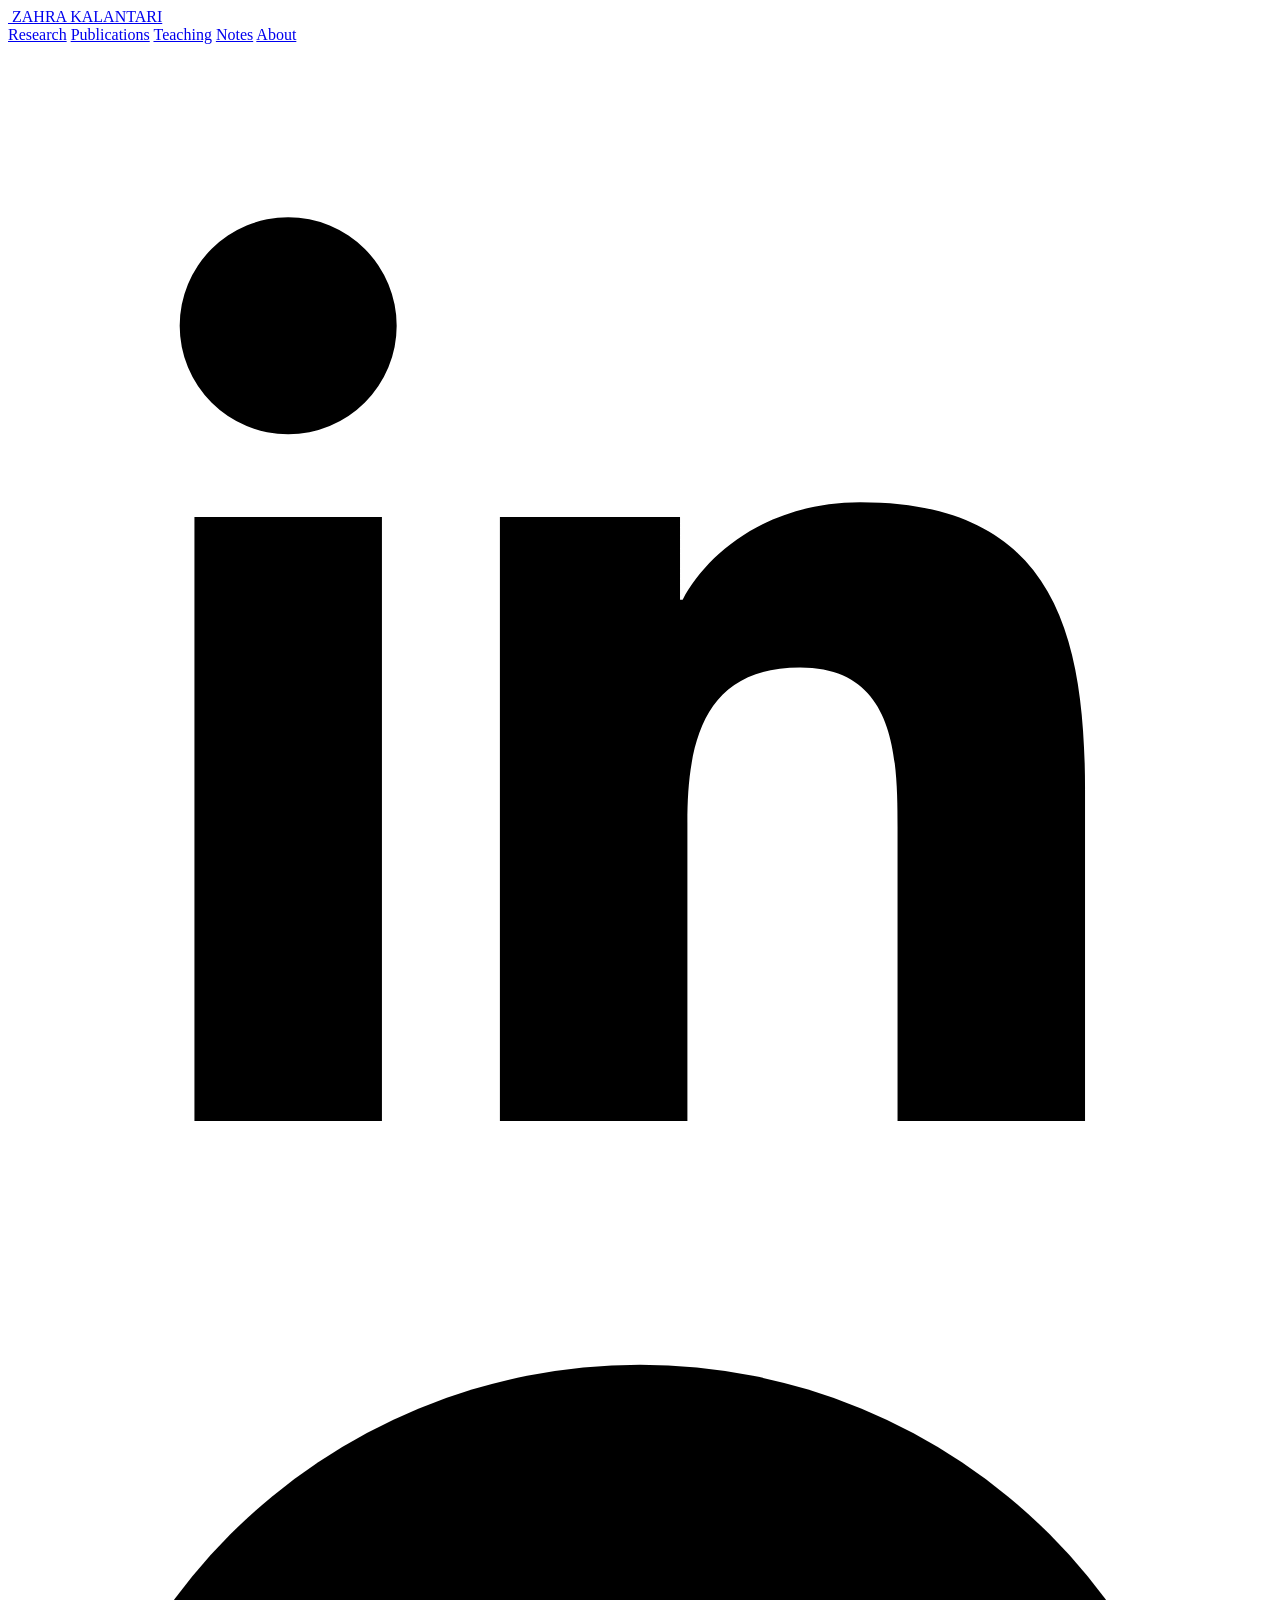
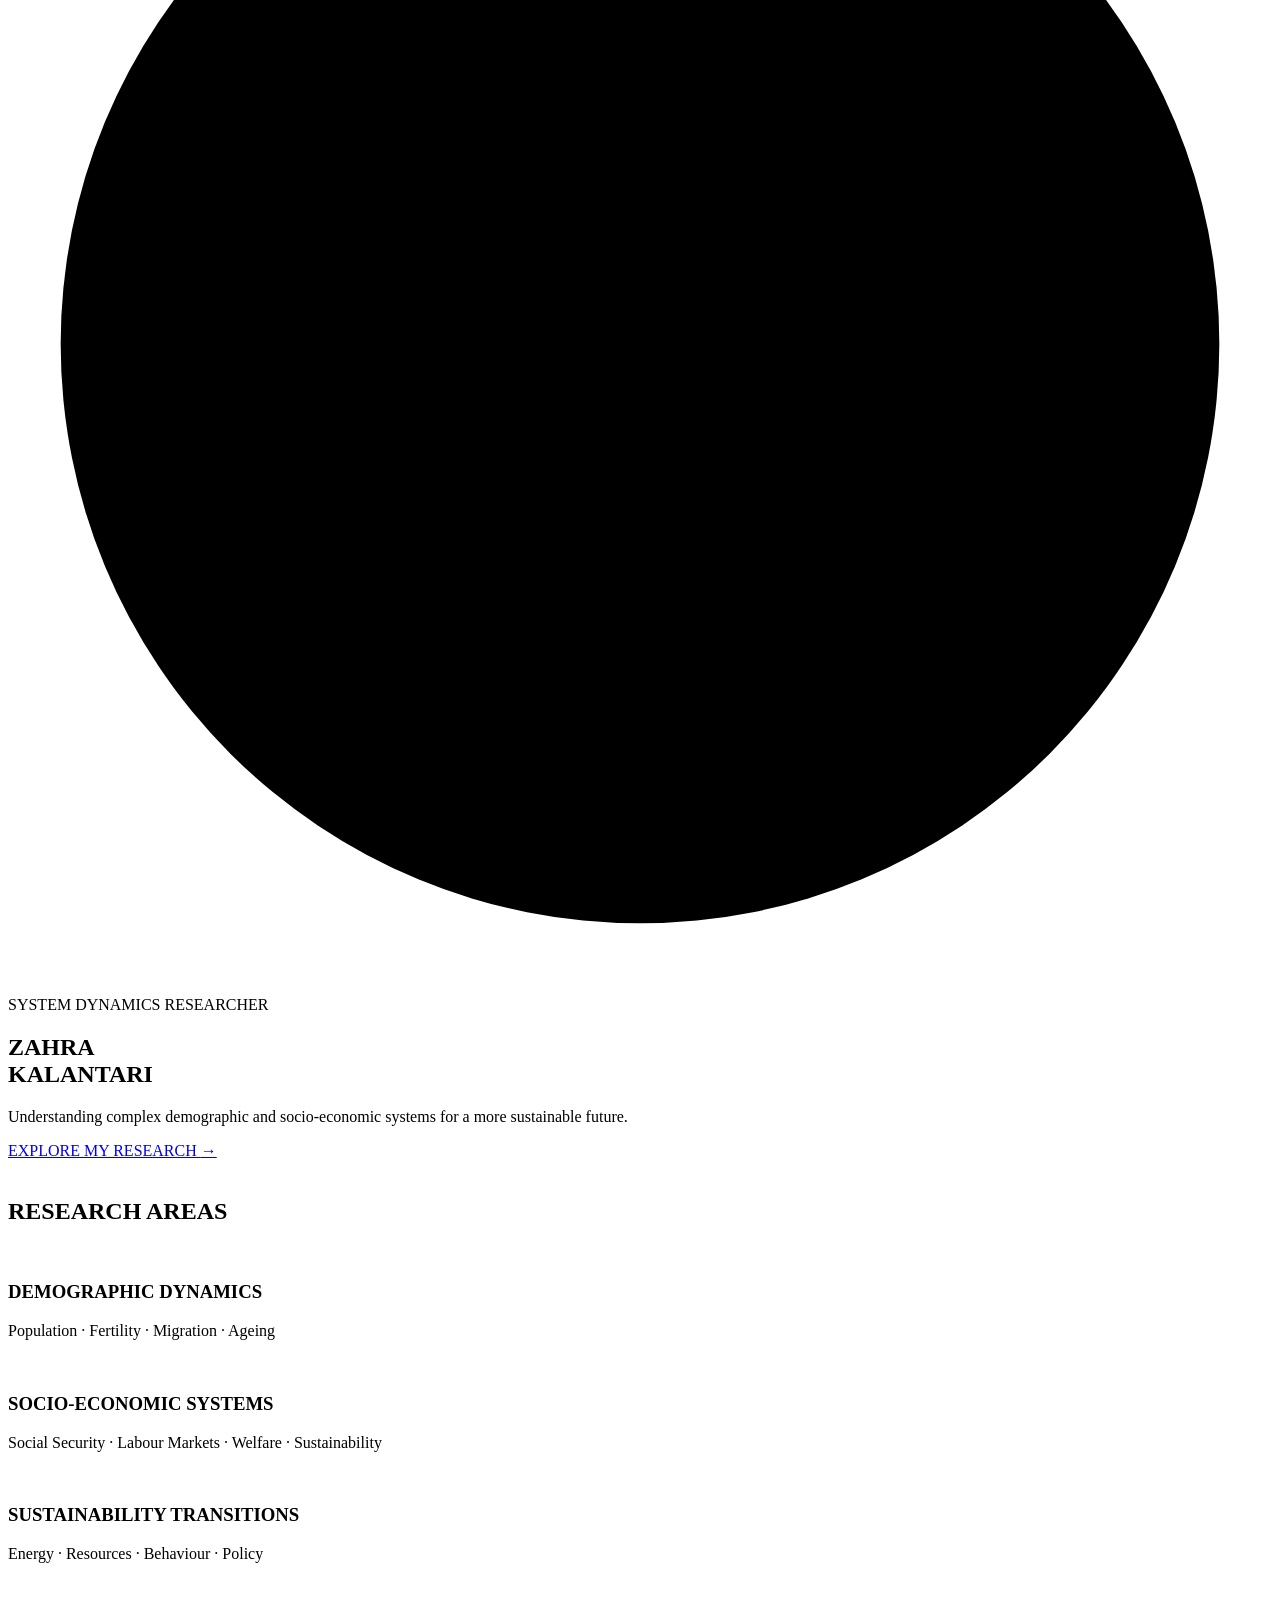
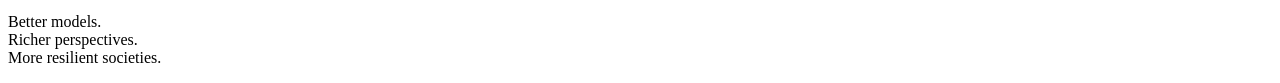
==== index.html @ 7f67fc4d "Update index.html" ====
<!DOCTYPE html>
<html lang="en">

<head>
    <meta charset="UTF-8">

    <meta
        name="viewport"
        content="width=device-width, initial-scale=1.0"
    >

    <title>
        Zahra Kalantari | Socio-Economic Systems Researcher
    </title>

    <meta
        name="description"
        content="Academic website of Zahra Kalantari, System Dynamics researcher working on demographic dynamics, socio-economic systems, sustainability and policy analysis."
    >

    <!-- Fonts -->
    <link
        rel="preconnect"
        href="https://fonts.googleapis.com"
    >

    <link
        rel="preconnect"
        href="https://fonts.gstatic.com"
        crossorigin
    >

    <link
        href="https://fonts.googleapis.com/css2?family=Cormorant+Garamond:ital,wght@0,400;0,500;0,600;1,400&family=Montserrat:wght@400;500;600&display=swap"
        rel="stylesheet"
    >

    <link
        rel="stylesheet"
        href="style.css"
    >
</head>


<body>


<div class="page-shell">


    <!-- LEFT YAZD-INSPIRED BORDER -->

    <aside
        class="left-rail"
        aria-hidden="true">
    </aside>



    <!-- HEADER -->

    <header class="site-header">


       <a class="brand" href="index.html">

            <img
                src="assets/brand-mark.png"
                alt=""
                class="brand-mark"
            >

            <span>
                ZAHRA KALANTARI
            </span>

        </a>



       <nav class="main-nav" aria-label="Main navigation">
  <a href="research.html">Research</a>
  <a href="publications.html">Publications</a>
  <a href="teaching.html">Teaching</a>
  <a href="notes.html">Notes</a>
  <a href="about.html">About</a>
</nav>



        <!-- SOCIAL LINKS -->

        <div class="social-links">


            <!-- Replace # later with your LinkedIn URL -->

            <a
    href="https://www.linkedin.com/in/s-zahra-kalantari-74a5a860/"
    class="social-link linkedin"
    aria-label="LinkedIn"
    title="LinkedIn"
    target="_blank"
    rel="noopener noreferrer">

                <svg
                    viewBox="0 0 24 24"
                    aria-hidden="true">

                    <path
                        d="M20.45 20.45h-3.56v-5.57c0-1.33-.03-3.04-1.85-3.04-1.85 0-2.14 1.45-2.14 2.94v5.67H9.34V8.98h3.42v1.57h.05c.48-.9 1.64-1.85 3.37-1.85 3.6 0 4.27 2.37 4.27 5.46v6.29ZM5.32 7.41a2.06 2.06 0 1 1 0-4.12 2.06 2.06 0 0 1 0 4.12ZM7.1 20.45H3.54V8.98H7.1v11.47Z">
                    </path>

                </svg>

            </a>



            <!-- Replace # later with your googlescholar URL -->

            <a
    href="https://scholar.google.com/citations?user=GRO_FDkAAAAJ&hl=en"
    class="social-link scholar"
    aria-label="Google Scholar"
    title="Google Scholar"
    target="_blank"
    rel="noopener noreferrer">

    <svg viewBox="0 0 24 24" aria-hidden="true">

        <circle
            cx="12"
            cy="12"
            r="11"
            class="scholar-circle">
        </circle>

        <polygon
            points="12,5.5 4.5,9.5 12,13.5 19.5,9.5"
            class="scholar-cap">
        </polygon>

        <path
            d="M7.5 11.2v4.1c1.5 1.3 3 1.9 4.5 1.9s3-.6 4.5-1.9v-4.1L12 13.6Z"
            class="scholar-base">
        </path>

    </svg>

</a>


        </div>


    </header>



    <!-- HERO -->

    <section class="hero">


        <!-- HERO TEXT -->

        <div class="hero-copy">


            <p class="hero-label">
                SYSTEM DYNAMICS RESEARCHER
            </p>


            <h1>
                ZAHRA
                <br>
                KALANTARI
            </h1>


            <span class="hero-rule"></span>


            <p class="hero-description">

                Understanding complex demographic
                and socio-economic systems for a more
                sustainable future.

            </p>

            <a href="research.html" class="hero-link">
                
                EXPLORE MY RESEARCH

                <span aria-hidden="true">
                    →
                </span>

            </a>


        </div>



        <!-- HERO IMAGE -->

      <div class="hero-visual" aria-hidden="true"></div>


    </section>



    <!-- RESEARCH AREAS -->

    <section
        class="research-areas"
        id="research">


        <!-- TITLE ORNAMENT -->

        <div class="research-heading">

            <span class="heading-line"></span>

            <img
                src="assets/brand-mark.png"
                alt=""
                class="heading-mark"
            >

            <span class="heading-line"></span>

        </div>



        <h2>
            RESEARCH AREAS
        </h2>



        <div class="research-grid">


            <!-- 1 -->

            <article class="research-card">

                <div class="research-icon-box">

                    <img
                        src="assets/icon-demographic.png"
                        alt=""
                        class="research-icon icon-demographic"
                    >

                </div>


                <h3>
                    DEMOGRAPHIC DYNAMICS
                </h3>


                <p>
                    Population · Fertility · Migration · Ageing
                </p>

            </article>



            <!-- 2 -->

            <article class="research-card">

                <div class="research-icon-box">

                    <img
                        src="assets/icon-socioeconomic.png"
                        alt=""
                        class="research-icon icon-socioeconomic"
                    >

                </div>


                <h3>
                    SOCIO-ECONOMIC SYSTEMS
                </h3>


                <p>
                    Social Security · Labour Markets · Welfare · Sustainability
                </p>

            </article>



            <!-- 3 -->

            <article class="research-card">

                <div class="research-icon-box">

                    <img
                        src="assets/icon-sustainability.png"
                        alt=""
                        class="research-icon icon-sustainability"
                    >

                </div>


                <h3>
                    SUSTAINABILITY TRANSITIONS
                </h3>


                <p>
                    Energy · Resources · Behaviour · Policy
                </p>

            </article>



            <!-- SLOGAN -->

            <aside class="research-slogan">


                <div class="slogan-decoration">

                    <span></span>


                    <img
                        src="assets/slogan-icon.png"
                        alt=""
                    >


                    <span></span>

                </div>



                <p>

                    Better models.
                    <br>

                    Richer perspectives.
                    <br>

                    More resilient societies.

                </p>


                <div class="slogan-bottom-line"></div>


            </aside>


        </div>


    </section>



<!-- DECORATIVE BOTTOM STRIP -->
  

  <section
  class="featured-strip"
  aria-hidden="true">
</section>


</div>


</body>

</html>
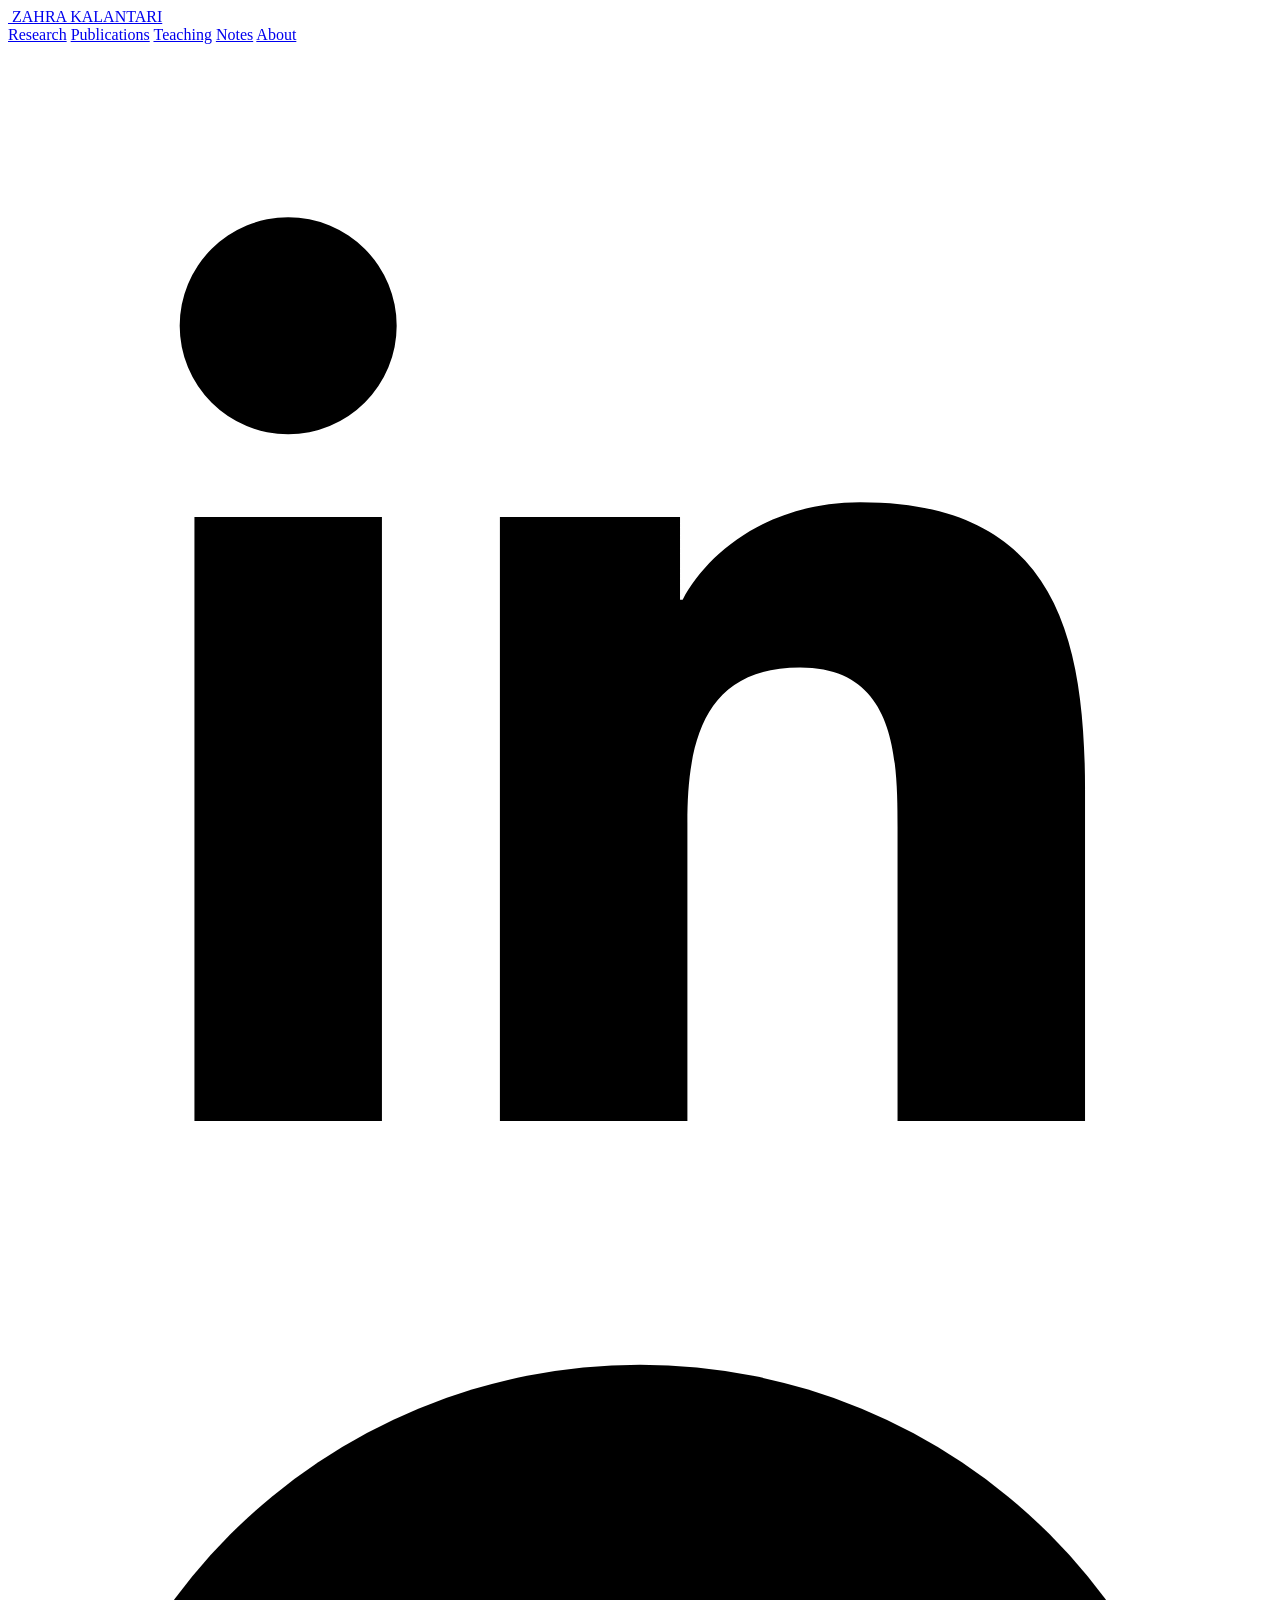
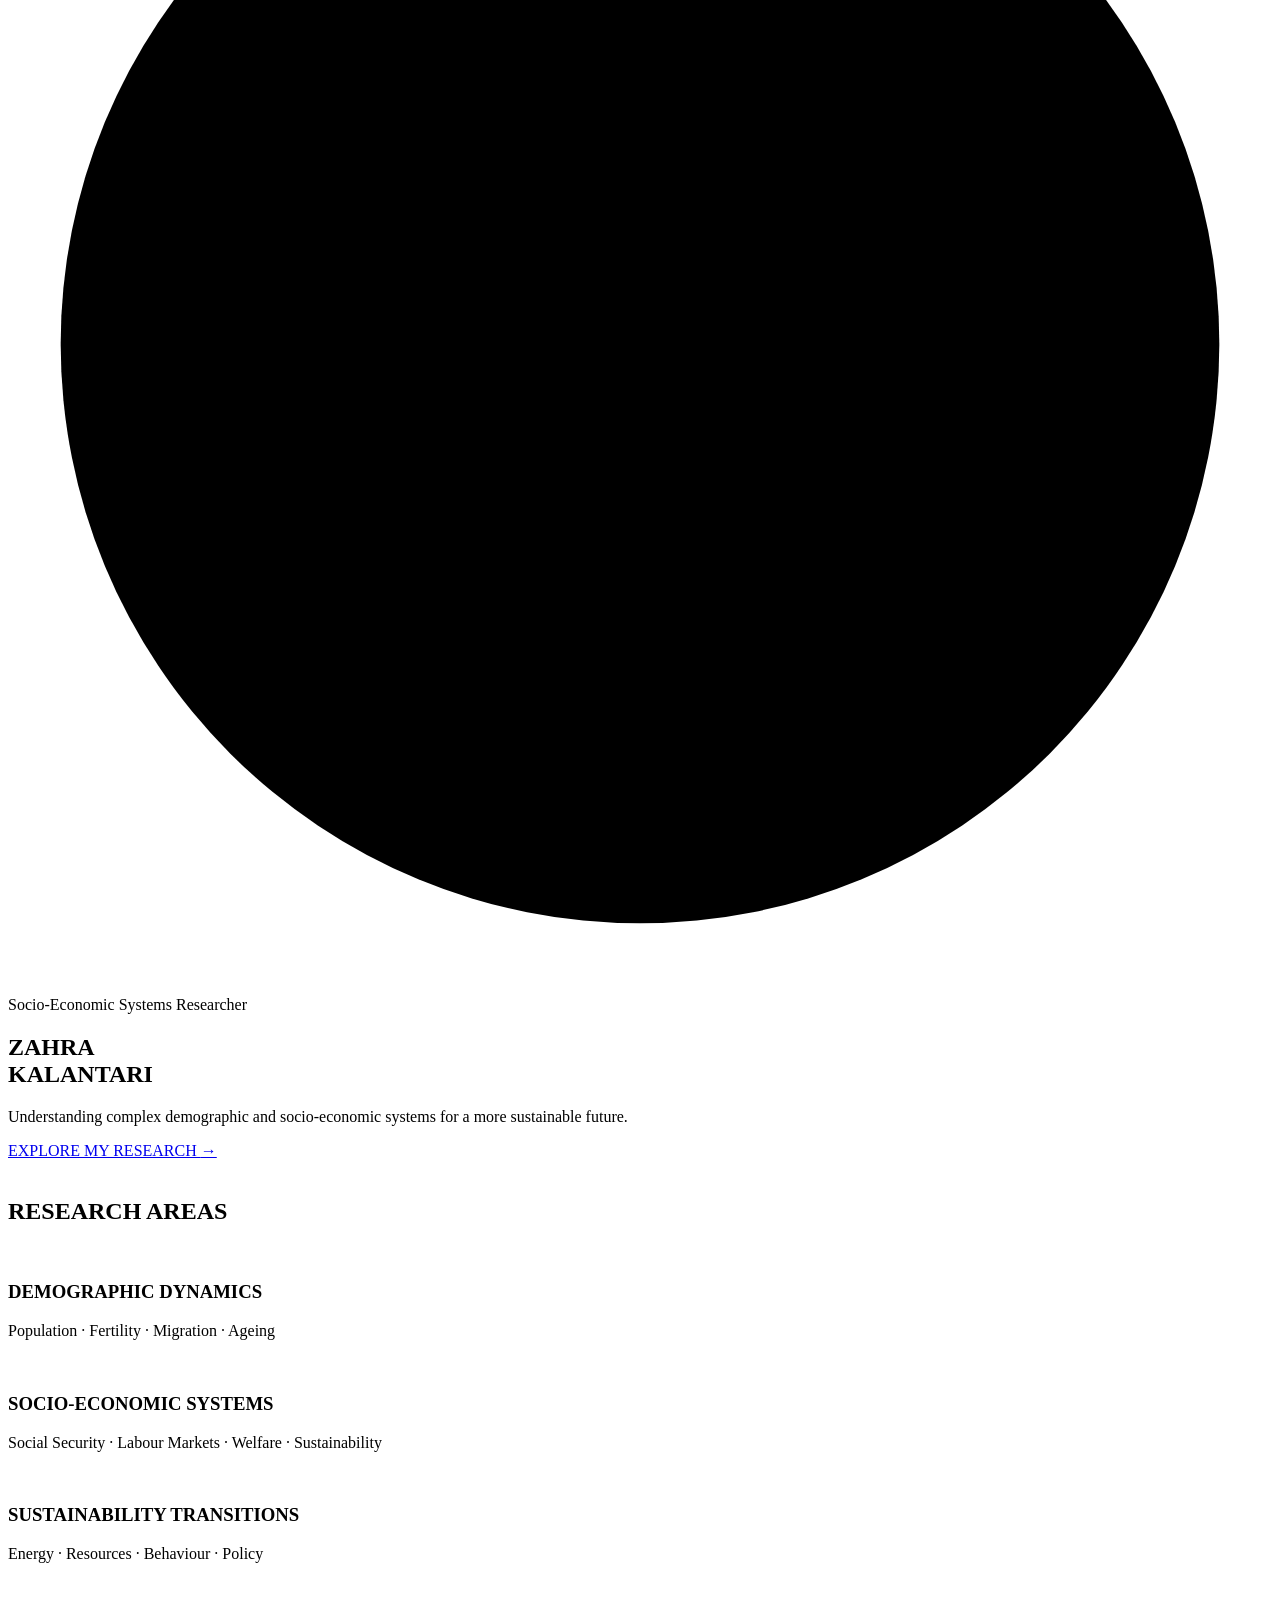
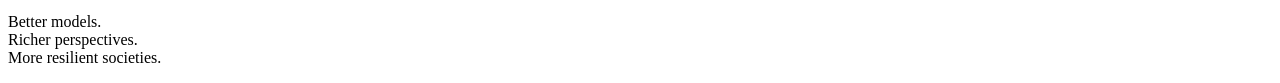
==== commit 4dbce4e2: "Update index.html" ====
--- a/index.html
+++ b/index.html
@@ -15,7 +15,7 @@
 
     <meta
         name="description"
-        content="Academic website of Zahra Kalantari, System Dynamics researcher working on demographic dynamics, socio-economic systems, sustainability and policy analysis."
+        content="Academic website of Zahra Kalantari, Systems researcher working on demographic dynamics, socio-economic systems, sustainability and policy simulation."
     >
 
     <!-- Fonts -->
@@ -169,7 +169,7 @@
 
 
             <p class="hero-label">
-                SYSTEM DYNAMICS RESEARCHER
+                Socio-Economic Systems Researcher
             </p>
 
 
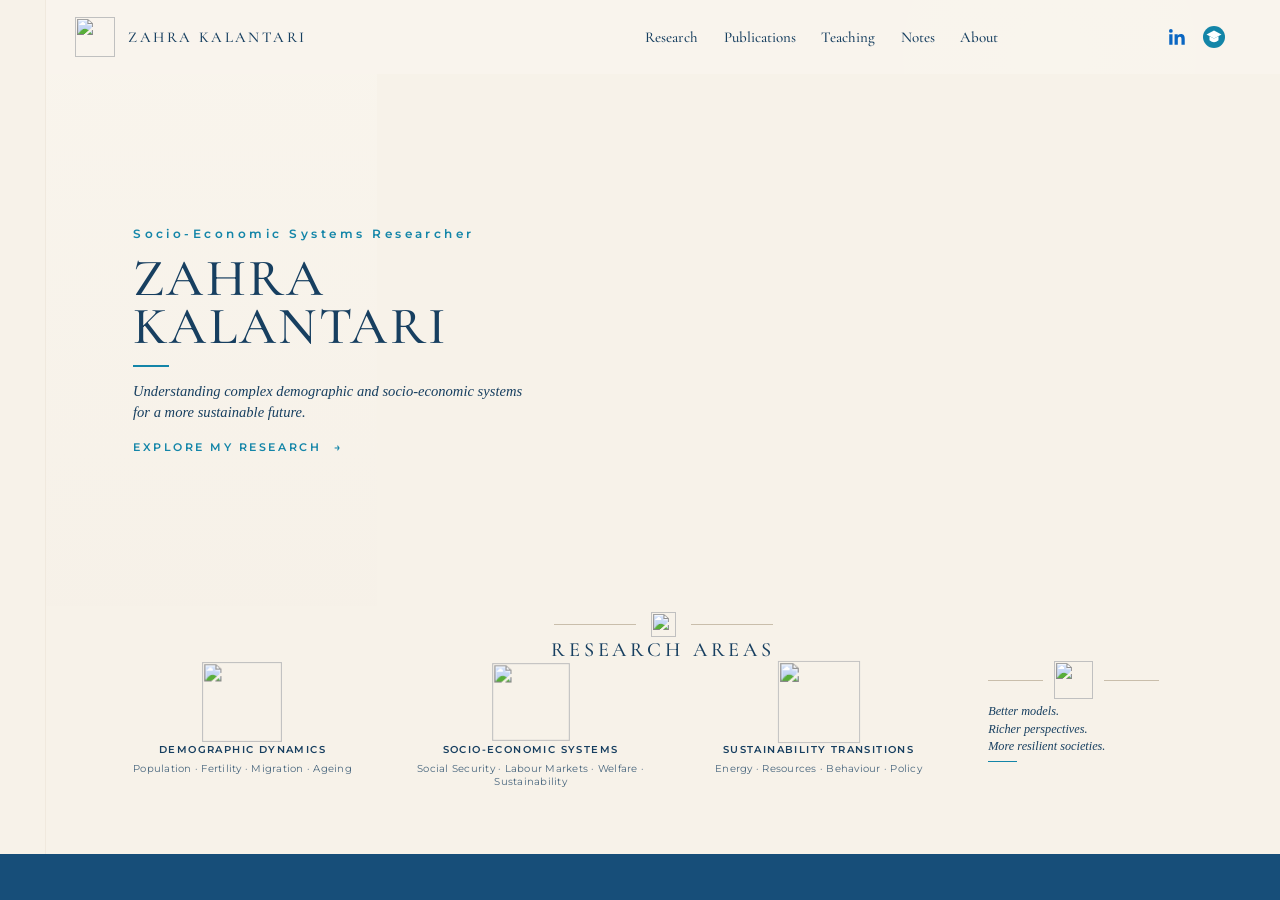
==== commit 5232784f: "Update index.html" ====
--- a/index.html
+++ b/index.html
@@ -12,11 +12,11 @@
     <title>
         Zahra Kalantari | Socio-Economic Systems Researcher
     </title>
-
     <meta
-        name="description"
-        content="Academic website of Zahra Kalantari, Systems researcher working on demographic dynamics, socio-economic systems, sustainability and policy simulation."
-    >
+name="description"
+content="Academic website of Zahra Kalantari, Socio-Economic Systems Researcher working on demographic change, System Dynamics, sustainability transitions and policy analysis."
+>
+   <link rel="icon" type="image/png" href="assets/favicon.png">
 
     <!-- Fonts -->
     <link
@@ -78,7 +78,10 @@
 
 
 
-       <nav class="main-nav" aria-label="Main navigation">
+       <nav
+    class="main-nav"
+    id="main-nav"
+    aria-label="Main navigation">
   <a href="research.html">Research</a>
   <a href="publications.html">Publications</a>
   <a href="teaching.html">Teaching</a>
@@ -86,7 +89,7 @@
   <a href="about.html">About</a>
 </nav>
 
-
+ 
 
         <!-- SOCIAL LINKS -->
 
@@ -152,9 +155,18 @@
 
 
         </div>
-
-
-    </header>
+      
+        <button
+            class="menu-toggle"
+            type="button"
+            aria-label="Open navigation"
+            aria-controls="main-nav"
+            aria-expanded="false">
+            ☰
+        </button>
+
+
+       </header>
 
 
 
@@ -391,7 +403,25 @@
 
 
 </div>
-
+<script>
+
+const menuButton = document.querySelector(".menu-toggle");
+const nav = document.querySelector(".main-nav");
+
+menuButton.addEventListener("click", () => {
+
+    const isOpen = nav.classList.toggle("open");
+
+    menuButton.setAttribute(
+        "aria-expanded",
+        isOpen
+    );
+
+    menuButton.textContent = isOpen ? "×" : "☰";
+
+});
+
+</script>
 
 </body>
 
--- a/style.css
+++ b/style.css
@@ -0,0 +1,831 @@
+/* =========================================================
+   ZAHRA KALANTARI — FINAL HOMEPAGE CSS (REVISED V2)
+   Replace your whole style.css with this file.
+   ========================================================= */
+
+:root {
+  --page: #f7f2e9;
+  --page-light: #faf6ef;
+  --sand: #d4c8b6;
+  --blue: #1385a8;
+  --deep-blue: #173f60;
+  --line: rgba(23, 63, 96, 0.11);
+
+  /* left rail width = featured banner height */
+  --featured-height: 46px;
+  --rail-width: 46px;
+
+  --header-height: 74px;
+  --research-height: 248px;
+}
+
+/* ===================== RESET ===================== */
+
+* {
+  box-sizing: border-box;
+  margin: 0;
+  padding: 0;
+}
+
+html,
+body {
+  width: 100%;
+  min-height: 100%;
+}
+
+html {
+  scroll-behavior: smooth;
+}
+
+body {
+  overflow-x: hidden;
+  font-family: "Cormorant Garamond", Georgia, serif;
+  color: var(--deep-blue);
+  background:
+    radial-gradient(circle at 82% 6%, rgba(255, 255, 255, 0.42), transparent 29%),
+    linear-gradient(180deg, #f9f5ed 0%, #f5efe6 100%);
+}
+
+a {
+  color: inherit;
+  text-decoration: none;
+}
+
+img {
+  display: block;
+}
+
+/* ===================== PAGE ===================== */
+
+.page-shell {
+  position: relative;
+  width: 100%;
+  height: 100svh;
+  min-height: 0;
+  overflow: hidden;
+  display: grid;
+  grid-template-rows:
+    var(--header-height)
+    minmax(0, 1fr)
+    var(--research-height)
+    var(--featured-height);
+  background:
+    radial-gradient(circle at 82% 6%, rgba(255, 255, 255, 0.40), transparent 29%),
+    linear-gradient(180deg, #f9f5ed 0%, #f5efe6 100%);
+}
+
+/* ===================== LEFT RAIL ===================== */
+
+.left-rail {
+  position: absolute;
+  z-index: 40;
+  top: 0;
+  left: 0;
+  height: calc(100% - var(--featured-height));
+  width: var(--rail-width);
+  overflow: hidden;
+  background-color: #f7f2e9;
+  background-image: url("assets/left-border.png");
+  background-repeat: repeat-y;
+  background-size: cover;
+  background-position: center top;
+  border-right: 1px solid rgba(212, 200, 182, 0.22);
+  pointer-events: none;
+}
+
+/* ===================== HEADER ===================== */
+
+.site-header {
+  position: relative;
+  z-index: 20;
+  grid-row: 1;
+  display: grid;
+  grid-template-columns: minmax(270px, 1fr) auto minmax(96px, 0.4fr);
+  align-items: center;
+  padding: 0 4.2vw 0 calc(var(--rail-width) + 2.3vw);
+  border-bottom: none;
+  background: rgba(249, 245, 237, 0.94);
+}
+
+.brand {
+  width: max-content;
+  display: inline-flex;
+  align-items: center;
+  gap: 13px;
+}
+
+.brand-mark {
+  width: 40px;
+  height: 40px;
+  flex: 0 0 auto;
+  object-fit: contain;
+}
+
+.brand span {
+  font-size: 15px;
+  font-weight: 500;
+  letter-spacing: 0.16em;
+  white-space: nowrap;
+}
+
+/* ===================== NAV ===================== */
+
+.main-nav {
+  height: 100%;
+  display: flex;
+  align-items: center;
+  justify-content: center;
+  gap: clamp(22px, 2vw, 34px);
+}
+
+.main-nav a {
+  position: relative;
+  font-size: 15px;
+  font-weight: 500;
+  color: var(--deep-blue);
+  transition: color 0.20s ease;
+}
+
+.main-nav a:hover {
+  color: var(--blue);
+}
+
+.main-nav a::after {
+  content: "";
+  position: absolute;
+  left: 50%;
+  bottom: -18px;
+  width: 0;
+  height: 2px;
+  transform: translateX(-50%);
+  background: var(--blue);
+  transition: width 0.20s ease;
+}
+
+.main-nav a:hover::after,
+.main-nav a.active::after {
+  width: 30px;
+}
+.menu-toggle {
+    display: none;
+    background: none;
+    border: none;
+    color: var(--deep-blue);
+    font-size: 26px;
+    cursor: pointer;
+}
+/* ===================== SOCIAL ===================== */
+
+.social-links {
+  display: flex;
+  align-items: center;
+  justify-content: flex-end;
+  gap: 12px;
+}
+
+.social-link {
+  width: 25px;
+  height: 25px;
+  display: grid;
+  place-items: center;
+  transition: transform 0.20s ease;
+}
+
+.social-link:hover {
+  transform: translateY(-1px);
+}
+
+.linkedin svg {
+  width: 22px;
+  height: 22px;
+  fill: #0A66C2;
+}
+
+.scholar svg {
+  width: 24px;
+  height: 24px;
+}
+
+.scholar-circle {
+  fill: var(--blue);
+}
+
+.scholar-cap,
+.scholar-base {
+  fill: #ffffff;
+}
+
+/* ===================== HERO ===================== */
+
+.hero {
+  grid-row: 2;
+  position: relative;
+  z-index: 1;
+  min-height: 0;
+  height: 100%;
+  margin-left: var(--rail-width);
+  width: calc(100% - var(--rail-width));
+  overflow: hidden;
+  border-bottom: none;
+}
+
+.hero-copy {
+  position: relative;
+  z-index: 3;
+  width: 42%;
+  height: 100%;
+  min-width: 0;
+  display: flex;
+  flex-direction: column;
+  justify-content: center;
+  align-items: flex-start;
+  padding: 0.3vh 2.4vw 0.3vh 6.8vw;
+}
+
+.hero-label {
+  margin-bottom: 14px;
+  font-family: "Montserrat", Arial, sans-serif;
+  font-size: 12px;
+  font-weight: 600;
+  letter-spacing: 0.29em;
+  color: var(--blue);
+}
+
+.hero h1 {
+  font-size: clamp(48px, 4.1vw, 64px);
+  line-height: 0.91;
+  letter-spacing: 0.045em;
+  font-weight: 500;
+  color: var(--deep-blue);
+}
+
+.hero-rule {
+  display: block;
+  width: 36px;
+  height: 2px;
+  margin: 14px 0;
+  background: var(--blue);
+}
+
+.hero-description {
+  max-width: 390px;
+  font-family: Georgia, "Times New Roman", serif;
+  font-style: italic;
+  font-size: clamp(14px, 1.14vw, 17.5px);
+  line-height: 1.48;
+  color: var(--deep-blue);
+}
+
+.hero-link {
+  margin-top: 16px;
+  display: inline-flex;
+  align-items: center;
+  gap: 13px;
+  font-family: "Montserrat", Arial, sans-serif;
+  font-size: 11px;
+  font-weight: 600;
+  letter-spacing: 0.23em;
+  color: var(--blue);
+}
+
+/* bigger shamsa, more centered, no visible hard edges */
+.hero-visual {
+  position: absolute;
+  z-index: 1;
+  top: -8px;
+  right: -10px;
+  bottom: -8px;
+  width: 74%;
+  overflow: hidden;
+  background-color: var(--page);
+  background-image: url("assets/hero-graphic.png");
+  background-repeat: no-repeat;
+  background-size: 116% auto;
+  background-position: 80% center;
+}
+
+.hero-visual::before {
+  content: "";
+  position: absolute;
+  z-index: 2;
+  top: 0;
+  bottom: 0;
+  left: 0;
+  width: 17%;
+  background:
+    linear-gradient(
+      to right,
+      var(--page) 0%,
+      rgba(247, 242, 233, 0.93) 22%,
+      rgba(247, 242, 233, 0.52) 58%,
+      rgba(247, 242, 233, 0) 100%
+    );
+  pointer-events: none;
+}
+
+.hero-visual > img {
+  display: none;
+}
+
+/* ===================== RESEARCH AREAS ===================== */
+
+.research-areas {
+  grid-row: 3;
+  position: relative;
+  z-index: 3;
+  min-height: 0;
+
+  margin-left: var(--rail-width);
+  width: calc(100% - var(--rail-width));
+
+  padding: 6px 4.1vw 38px;
+
+  overflow: hidden;
+  background: var(--page);
+}
+
+
+/* ---------- HEADING ---------- */
+
+.research-heading {
+  height: 24px;
+
+  display: flex;
+  align-items: center;
+  justify-content: center;
+
+  gap: 15px;
+  margin-bottom: 1px;
+}
+
+.heading-line {
+  width: 82px;
+  height: 1px;
+
+  background: rgba(137, 117, 84, 0.42);
+}
+
+.heading-mark {
+  width: 25px;
+  height: 25px;
+
+  object-fit: contain;
+}
+
+.research-areas > h2 {
+  margin: 0 0 6px;
+  text-align: center;
+
+  font-family: "Cormorant Garamond", Georgia, serif;
+
+  font-size: clamp(18px, 1.58vw, 25px);
+  font-weight: 500;
+  letter-spacing: 0.19em;
+
+  color: var(--deep-blue);
+}
+
+
+/* ---------- GRID ---------- */
+
+.research-grid {
+  height: calc(100% - 44px);
+
+  display: grid;
+
+  grid-template-columns:
+    1fr 1fr 1fr 0.92fr;
+
+  align-items: start;
+
+  gap: 0;
+
+  margin-top: -6px;
+}
+
+
+/* ---------- CARDS ---------- */
+
+.research-card {
+  min-width: 0;
+
+  display: flex;
+  flex-direction: column;
+
+  align-items: center;
+  justify-content: flex-start;
+
+  padding: 0 1.25vw;
+
+  text-align: center;
+
+  border: none;
+}
+
+
+/* ---------- ICONS ---------- */
+
+.research-icon-box {
+  width: 80px;
+  height: 80px;
+
+  display: flex;
+
+  align-items: center;
+  justify-content: center;
+
+  margin-bottom: 1px;
+
+  overflow: visible;
+}
+
+.research-icon {
+  display: block;
+  object-fit: contain;
+}
+
+.icon-demographic {
+  width: 74px;
+  height: 74px;
+
+  transform: scale(1.08);
+}
+
+.icon-socioeconomic {
+  width: 72px;
+  height: 72px;
+
+  transform: scale(1.08);
+}
+
+.icon-sustainability {
+  width: 70px;
+  height: 70px;
+
+  transform: scale(1.18);
+}
+
+
+/* ---------- RESEARCH TEXT ---------- */
+
+.research-card h3 {
+  margin-bottom: 5px;
+
+  font-family:
+    "Montserrat",
+    Arial,
+    sans-serif;
+
+  font-size:
+    clamp(10px, 0.78vw, 12px);
+
+  line-height: 1.35;
+
+  font-weight: 600;
+
+  letter-spacing: 0.14em;
+
+  color: var(--deep-blue);
+}
+
+.research-card p {
+  font-family:
+    "Montserrat",
+    Arial,
+    sans-serif;
+
+  font-size:
+    clamp(10px, 0.72vw, 11.5px);
+
+  line-height: 1.35;
+
+  font-weight: 400;
+
+  letter-spacing: 0.025em;
+
+  color: rgba(23, 63, 96, 0.78);
+}
+
+
+/* ---------- SLOGAN ---------- */
+
+.research-slogan {
+  align-self: start;
+
+  padding: 0 0 0 2vw;
+
+  margin-top: -1px;
+}
+
+.slogan-decoration {
+  display: flex;
+
+  align-items: center;
+
+  gap: 11px;
+
+  margin-bottom: 4px;
+}
+
+.slogan-decoration span {
+  flex: 1;
+
+  max-width: 55px;
+
+  height: 1px;
+
+  background: rgba(137, 117, 84, 0.42);
+}
+
+.slogan-decoration img {
+  width: clamp(38px, 3vw, 46px);
+  height: clamp(38px, 3vw, 46px);
+
+  object-fit: contain;
+}
+
+.research-slogan p {
+  font-family:
+    Georgia,
+    "Times New Roman",
+    serif;
+
+  font-size:
+    clamp(12px, 0.96vw, 15px);
+
+  line-height: 1.40;
+
+  font-style: italic;
+
+  color: var(--deep-blue);
+}
+
+.slogan-bottom-line {
+  width: 29px;
+  height: 1px;
+
+  margin-top: 6px;
+
+  background: var(--blue);
+}
+/* ===================== FEATURED BAR ===================== */
+
+.featured-strip {
+  grid-row: 4;
+  width: 100%;
+  height: var(--featured-height);
+  margin: 0;
+  overflow: hidden;
+  background-color: #174e79;
+  background-image: url("assets/feature-banner.png");
+  background-repeat: no-repeat;
+  background-position: center;
+  background-size: cover;
+  position: relative;
+  z-index: 50;
+}
+
+.featured-strip > img {
+  display: none;
+}
+
+/* ===================== SHORT DESKTOP ===================== */
+
+@media (max-height: 760px) and (min-width: 901px) {
+  :root {
+    --featured-height: 44px;
+    --rail-width: 44px;
+    --header-height: 70px;
+    --research-height: 236px;
+  }
+
+  .page-shell {
+    min-height: 0;
+  }
+
+  .brand-mark {
+    width: 36px;
+    height: 36px;
+  }
+
+  .brand span {
+    font-size: 15px;
+  }
+
+  .hero-copy {
+    padding-left: 6.2vw;
+  }
+
+  .hero h1 {
+    font-size: clamp(44px, 3.85vw, 58px);
+  }
+
+  .hero-description {
+    font-size: clamp(13px, 1vw, 16px);
+  }
+
+  
+  .research-areas {
+    padding-top: 2px;
+    padding-bottom: 36px;
+  }
+
+  .research-grid {
+    margin-top: -10px;
+  }
+
+  .research-icon-box {
+    width: 72px;
+    height: 72px;
+  }
+
+  .icon-demographic {
+    width: 67px;
+    height: 67px;
+  }
+
+  .icon-socioeconomic {
+    width: 65px;
+    height: 65px;
+  }
+
+  .icon-sustainability {
+    width: 63px;
+    height: 63px;
+  }
+
+  .research-card p {
+    font-size: 12.6px;
+    line-height: 1.2;
+  }
+
+  .slogan-decoration img {
+    width: 36px;
+    height: 36px;
+  }
+}
+
+/* ===================== TABLET / MOBILE ===================== */
+
+@media (max-width: 900px) {
+
+  body {
+    overflow-y: auto;
+  }
+
+  :root {
+    --featured-height: 52px;
+    --rail-width: 52px;
+  }
+
+  .page-shell {
+    height: auto;
+    min-height: 100svh;
+    display: block;
+    overflow: visible;
+  }
+
+  .left-rail {
+    position: absolute;
+    top: 0;
+    bottom: var(--featured-height);
+    height: auto;
+    width: 32px;
+    background-size: cover;
+  }
+
+  .site-header {
+    height: 68px;
+    display: flex;
+    padding: 0 16px 0 calc(var(--rail-width) + 16px);
+  }
+
+  .brand-mark {
+    width: 34px;
+    height: 34px;
+  }
+
+  .brand span {
+    font-size: 14px;
+    letter-spacing: 0.12em;
+  }
+
+ .main-nav.open {
+    display:flex;
+    position:absolute;
+    top:68px;
+    right:20px;
+    flex-direction:column;
+    background:var(--page);
+    padding:20px;
+    gap:18px;
+}
+
+  .menu-toggle {
+    display: block;
+    margin-left: 14px;
+  }
+  .social-links {
+    margin-left: auto;
+  }
+
+  .hero {
+    position: relative;
+    width: calc(100% - var(--rail-width));
+    height: auto;
+    min-height: 0;
+    margin-left: var(--rail-width);
+    padding: 38px 18px 0;
+    overflow: hidden;
+  }
+
+  .hero-copy {
+    width: 100%;
+    height: auto;
+    padding: 0 8px 26px;
+  }
+
+  .hero h1 {
+    font-size: clamp(40px, 14vw, 50px);
+  }
+
+  .hero-visual {
+    position: relative;
+    top: auto;
+    right: auto;
+    bottom: auto;
+
+    width: calc(100% + 36px);
+    height: 330px;
+
+    margin-left: -18px;
+
+    background-size: cover;
+    background-position: 72% center;
+  }
+
+  .hero-visual::before {
+    width: 16%;
+  }
+
+  .research-areas {
+    width: calc(100% - var(--rail-width));
+    height: auto;
+    margin-left: var(--rail-width);
+    padding: 24px 22px 28px;
+    overflow: visible;
+  }
+
+  .research-grid {
+    height: auto;
+    display: block;
+    margin-top: 0;
+  }
+
+  .research-card {
+    height: auto;
+    padding: 18px 0;
+    border-right: 0;
+    border-bottom: none;
+  }
+
+  .research-icon-box {
+    width: 82px;
+    height: 82px;
+  }
+
+  .research-slogan {
+    padding: 26px 0 5px;
+    text-align: center;
+  }
+
+  .slogan-decoration {
+    justify-content: center;
+  }
+
+  .slogan-bottom-line {
+    margin-left: auto;
+    margin-right: auto;
+  }
+
+  .featured-strip {
+    width: 100%;
+    height: var(--featured-height);
+    margin: 0;
+  }
+}
+
+
+/* MOBILE ONLY — MUST COME AFTER THE 900px BLOCK */
+
+@media (max-width: 600px) {
+
+  .hero-visual {
+    height: 280px;
+    background-position: 76% center;
+  }
+
+  .hero-visual::before {
+    width: 12%;
+  }
+}
